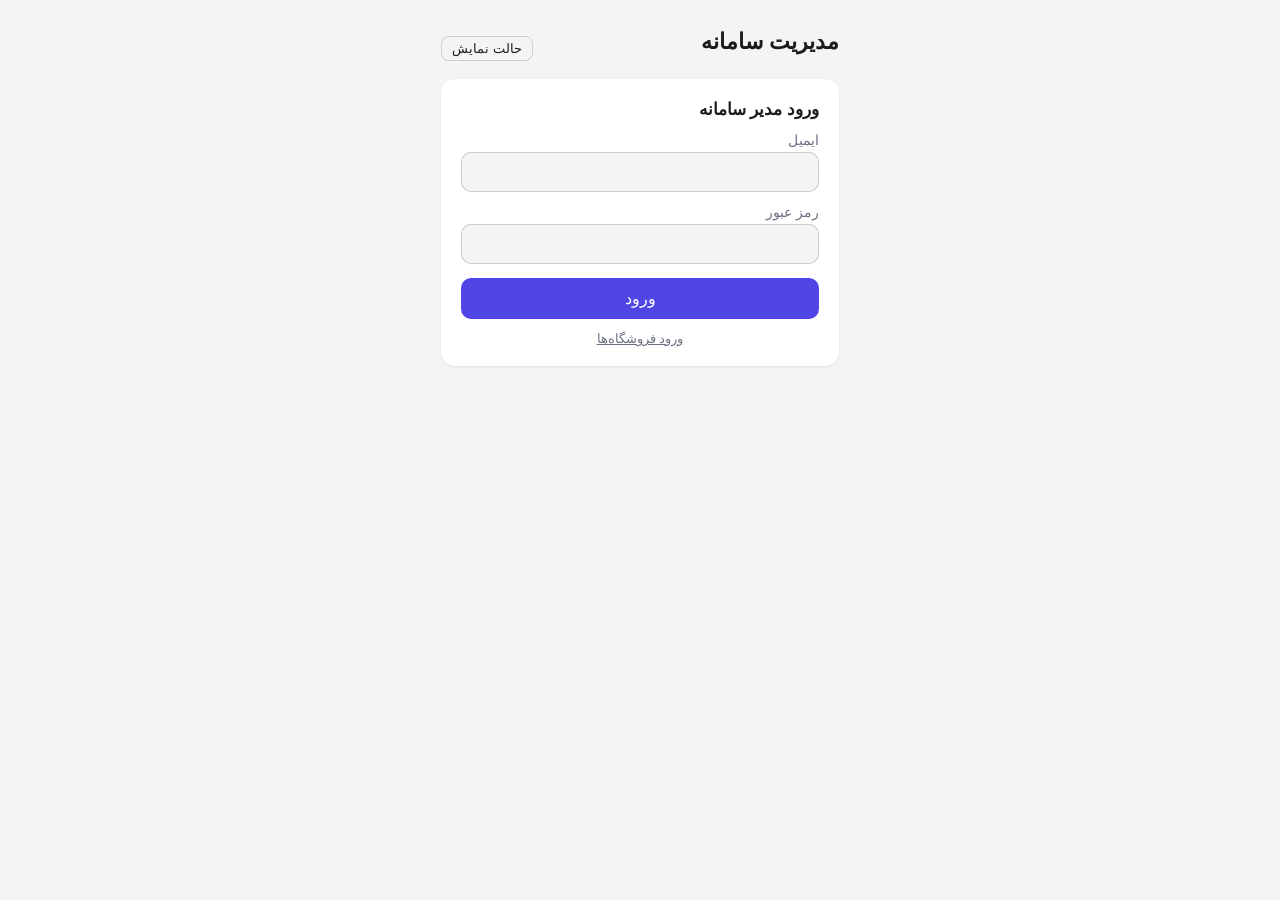
==== public/admin.html @ bed748de "Step 2: auth, CSRF, rate limiting, middleware, first API routes - Auth routes (JSON): login/logout/m" ====
<!doctype html>
<html lang="fa" dir="rtl">
<head>
<meta charset="utf-8">
<meta name="viewport" content="width=device-width, initial-scale=1">
<title>شاپام — مدیر سامانه</title>
<meta name="theme-color" content="#4f46e5">
<link rel="stylesheet" href="css/style.css">
</head>
<body>
<main class="wrap">
  <div class="topbar">
    <h1 class="brand">مدیریت سامانه</h1>
    <button class="theme-btn" id="btn-theme">حالت نمایش</button>
  </div>

  <section id="login-card" class="card">
    <h2>ورود مدیر سامانه</h2>
    <label for="f-email">ایمیل</label>
    <input id="f-email" dir="ltr" autocomplete="username">
    <label for="f-pass">رمز عبور</label>
    <input id="f-pass" type="password" dir="ltr" autocomplete="current-password">
    <button class="btn primary" id="btn-login">ورود</button>
    <p class="error hidden" id="login-error"></p>
    <a class="linkrow small" href="index.html">ورود فروشگاه‌ها</a>
  </section>

  <section id="me-card" class="card hidden">
    <h2>اطلاعات مدیر</h2>
    <dl id="me-list"></dl>
    <button class="btn danger" id="btn-logout">خروج</button>
  </section>
</main>
<script>
'use strict';
var $ = function (id) { return document.getElementById(id); };
var esc = function (s) {
  return String(s == null ? '' : s).replace(/[&<>"']/g, function (c) {
    return { '&': '&amp;', '<': '&lt;', '>': '&gt;', '"': '&quot;', "'": '&#39;' }[c];
  });
};

var theme = localStorage.getItem('shopam-theme');
if (theme) document.documentElement.setAttribute('data-theme', theme);
$('btn-theme').addEventListener('click', function () {
  var cur = document.documentElement.getAttribute('data-theme');
  var dark = cur ? cur === 'dark' : window.matchMedia('(prefers-color-scheme: dark)').matches;
  theme = dark ? 'light' : 'dark';
  if (dark) document.documentElement.setAttribute('data-theme', 'dark');
  else document.documentElement.removeAttribute('data-theme');
  localStorage.setItem('shopam-theme', theme);
});

/* Admin pages always use the admin session namespace (scope=admin on csrf). */
function api(action, opts) {
  opts = opts || {};
  return fetch('/api/?action=' + encodeURIComponent(action) + (action === 'csrf' ? '&scope=admin' : ''), {
    method: opts.method || 'GET',
    headers: opts.method === 'POST' ? { 'Content-Type': 'application/json' } : undefined,
    body: opts.method === 'POST' ? JSON.stringify(opts.body || {}) : undefined,
    credentials: 'same-origin'
  }).then(function (r) { return r.json(); }).catch(function () {
    return { ok: false, error: { code: 'SERVER_ERROR', message: 'خطای ارتباط با سرور' } };
  });
}

function showMe(d) {
  $('login-card').classList.add('hidden');
  $('me-card').classList.remove('hidden');
  var a = d.admin || {};
  var rows = [['نام', a.name], ['ایمیل', a.email]];
  $('me-list').innerHTML = rows.map(function (r) {
    return '<div class="row"><dt>' + esc(r[0]) + '</dt><dd>' + esc(r[1]) + '</dd></div>';
  }).join('');
}

$('btn-login').addEventListener('click', function () {
  var err = $('login-error');
  err.classList.add('hidden');
  api('csrf').then(function (csrf) {
    if (!csrf.ok) { err.textContent = csrf.error.message; err.classList.remove('hidden'); return; }
    return api('admin_login', {
      method: 'POST',
      body: { email: $('f-email').value.trim(), password: $('f-pass').value, csrf_token: csrf.data.csrf_token }
    }).then(function (j) {
      if (j.ok) { showMe(j.data); }
      else { err.textContent = j.error.message; err.classList.remove('hidden'); }
    });
  });
});

$('btn-logout').addEventListener('click', function () {
  api('csrf').then(function (csrf) {
    return api('admin_logout', { method: 'POST', body: { csrf_token: csrf.ok ? csrf.data.csrf_token : '' } });
  }).then(function () { location.reload(); });
});

api('admin_me').then(function (j) { if (j.ok) showMe(j.data); });
</script>
</body>
</html>
---- public/css/style.css ----
/* Shopam base styles — CSS-variable token system borrowed from the Delsana
 * reference: tokens on :root, dark theme via system preference + explicit
 * override, RTL native, Persian-first typography. */
:root {
    --bg: #f3f4f6;
    --surface: #ffffff;
    --text: #1a1c1e;
    --muted: #6b7280;
    --brand: #4f46e5;
    --brand-soft: #eef2ff;
    --danger: #dc2626;
    --ok: #16a34a;
    --warn: #d97706;
    --radius: 14px;
    --font: 'Vazirmatn', 'Segoe UI', Tahoma, sans-serif;
}
@media (prefers-color-scheme: dark) {
    :root:not([data-theme='light']) {
        --bg: #101214;
        --surface: #1b1e22;
        --text: #e7e9ea;
        --muted: #9ca3af;
        --brand: #818cf8;
        --brand-soft: #23264d;
    }
}
:root[data-theme='dark'] {
    --bg: #101214;
    --surface: #1b1e22;
    --text: #e7e9ea;
    --muted: #9ca3af;
    --brand: #818cf8;
    --brand-soft: #23264d;
}

* { box-sizing: border-box; }
html { height: 100%; }
body {
    margin: 0;
    font-family: var(--font);
    background: var(--bg);
    color: var(--text);
    min-height: 100vh;
}
.wrap { max-width: 430px; margin: 0 auto; padding: 28px 16px; }
.card {
    background: var(--surface);
    border-radius: var(--radius);
    padding: 20px;
    box-shadow: 0 1px 3px rgba(0, 0, 0, 0.08);
    margin-bottom: 16px;
}
h1.brand { text-align: center; font-size: 1.4rem; margin: 0 0 14px; }
h2 { font-size: 1.05rem; margin: 0 0 8px; }
label { display: block; font-size: 0.85rem; color: var(--muted); margin: 12px 0 4px; }
input {
    width: 100%;
    padding: 10px 12px;
    border: 1px solid rgba(128, 128, 128, 0.35);
    border-radius: 10px;
    background: var(--bg);
    color: var(--text);
    font-family: inherit;
    font-size: 1rem;
}
input:focus { outline: 2px solid var(--brand); border-color: transparent; }
.btn {
    width: 100%;
    padding: 11px;
    border: 0;
    border-radius: 10px;
    font-family: inherit;
    font-size: 1rem;
    cursor: pointer;
    margin-top: 14px;
}
.btn.primary { background: var(--brand); color: #fff; }
.btn.danger { background: transparent; color: var(--danger); border: 1px solid var(--danger); }
.error { color: var(--danger); font-size: 0.85rem; margin: 10px 0 0; }
.hidden { display: none !important; }
.muted { color: var(--muted); font-size: 0.8rem; }
.small { font-size: 0.8rem; }
.linkrow { display: block; text-align: center; margin-top: 12px; color: var(--muted); }
dl { margin: 8px 0 0; }
.row { display: flex; justify-content: space-between; gap: 12px; padding: 8px 0; border-bottom: 1px solid rgba(128, 128, 128, 0.15); }
dt { color: var(--muted); font-size: 0.85rem; }
dd { margin: 0; font-size: 0.9rem; }
.topbar { display: flex; justify-content: space-between; align-items: center; margin-bottom: 10px; }
.theme-btn { background: none; border: 1px solid rgba(128, 128, 128, 0.35); border-radius: 8px; padding: 4px 10px; cursor: pointer; color: var(--text); font-family: inherit; font-size: 0.8rem; }
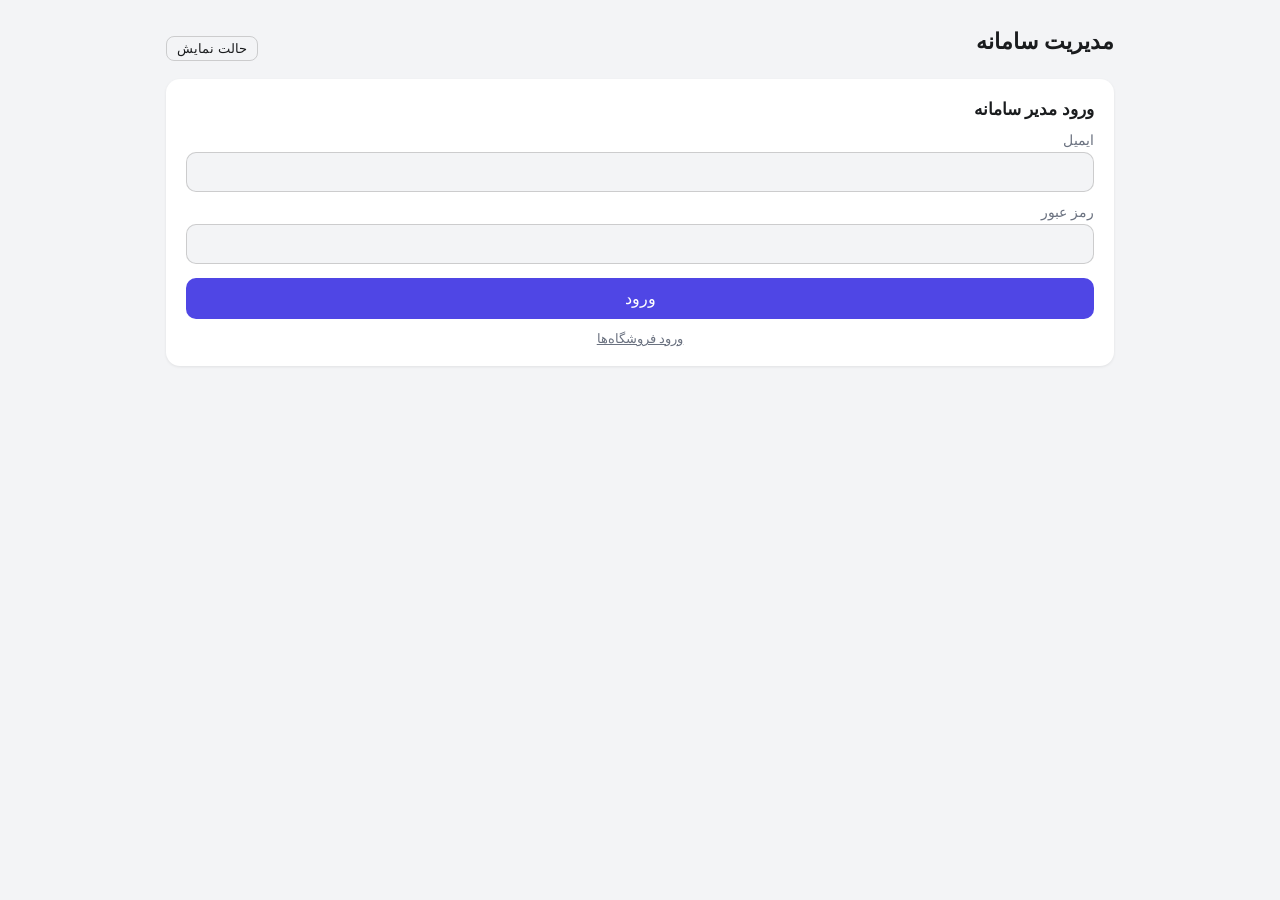
==== commit c18de409: "Step 3: products with images, field-schema forms, bulk price, app shell + tests Backend - ProductMod" ====
--- a/public/admin.html
+++ b/public/admin.html
@@ -51,10 +51,11 @@
   localStorage.setItem('shopam-theme', theme);
 });
 
-/* Admin pages always use the admin session namespace (scope=admin on csrf). */
+/* Admin pages always use the admin session namespace (scope=admin on csrf).
+ * The API path is RELATIVE (api/) so this page also works from a sub-folder. */
 function api(action, opts) {
   opts = opts || {};
-  return fetch('/api/?action=' + encodeURIComponent(action) + (action === 'csrf' ? '&scope=admin' : ''), {
+  return fetch('api/?action=' + encodeURIComponent(action) + (action === 'csrf' ? '&scope=admin' : ''), {
     method: opts.method || 'GET',
     headers: opts.method === 'POST' ? { 'Content-Type': 'application/json' } : undefined,
     body: opts.method === 'POST' ? JSON.stringify(opts.body || {}) : undefined,
--- a/public/css/style.css
+++ b/public/css/style.css
@@ -87,3 +87,57 @@
 dd { margin: 0; font-size: 0.9rem; }
 .topbar { display: flex; justify-content: space-between; align-items: center; margin-bottom: 10px; }
 .theme-btn { background: none; border: 1px solid rgba(128, 128, 128, 0.35); border-radius: 8px; padding: 4px 10px; cursor: pointer; color: var(--text); font-family: inherit; font-size: 0.8rem; }
+
+/* --- Step 3: app shell, products, dialogs --- */
+.shellbar { padding: 14px 16px; }
+.shellrow { display: flex; justify-content: space-between; align-items: center; }
+.tabs { display: flex; gap: 8px; margin-top: 12px; overflow-x: auto; }
+.tab { flex: 1; padding: 9px 12px; border: 0; border-radius: 10px; background: var(--bg); color: var(--muted); font-family: inherit; font-size: 0.9rem; cursor: not-allowed; white-space: nowrap; }
+.tab.active { background: var(--brand-soft); color: var(--brand); font-weight: 700; }
+.filters input, .filters select { margin-bottom: 8px; }
+.filterrow { display: flex; gap: 8px; }
+.filterrow > * { flex: 1; min-width: 0; }
+.filterrow.checks { flex-wrap: wrap; }
+label.check { display: flex; align-items: center; gap: 6px; font-size: 0.85rem; color: var(--text); margin: 6px 0; }
+label.check input { width: auto; }
+.grid { display: grid; grid-template-columns: repeat(auto-fill, minmax(150px, 1fr)); gap: 12px; margin: 4px 0 16px; }
+.product-card { background: var(--surface); border-radius: var(--radius); box-shadow: 0 1px 3px rgba(0,0,0,0.08); overflow: hidden; position: relative; display: flex; flex-direction: column; }
+.product-card.archived { opacity: 0.55; }
+.product-card .cover { width: 100%; aspect-ratio: 1; object-fit: cover; display: block; background: var(--bg); }
+.product-card .cover.placeholder { background: linear-gradient(135deg, var(--brand-soft), var(--bg)); }
+.select { position: absolute; top: 6px; left: 6px; z-index: 2; }
+.select input { width: auto; accent-color: var(--brand); }
+.product-card .body { padding: 10px 12px; flex: 1; }
+.product-card .name { font-weight: 700; font-size: 0.95rem; margin-bottom: 2px; }
+.product-card .price { color: var(--brand); font-weight: 700; margin-top: 4px; }
+.product-card .cost { color: var(--muted); margin-top: 4px; }
+.product-card .actions { display: flex; gap: 6px; padding: 0 10px 10px; }
+.badge { display: inline-block; font-size: 0.7rem; border-radius: 8px; padding: 2px 8px; margin: 2px 2px 0 0; }
+.badge.expired { background: var(--danger); color: #fff; }
+.badge.expiring { background: var(--warn); color: #fff; }
+.badge.low { background: var(--brand-soft); color: var(--brand); }
+.badge.coverbadge { background: var(--ok); color: #fff; }
+.mini { padding: 5px 10px; border: 1px solid rgba(128,128,128,0.35); border-radius: 8px; background: var(--surface); color: var(--text); font-family: inherit; font-size: 0.78rem; cursor: pointer; }
+.mini:disabled { opacity: 0.45; cursor: default; }
+.pager { display: flex; align-items: center; justify-content: center; gap: 12px; margin-bottom: 20px; }
+.loading, .empty { text-align: center; padding: 30px 0; }
+.dialog { position: fixed; inset: 0; background: rgba(0,0,0,0.45); display: flex; align-items: flex-start; justify-content: center; overflow-y: auto; padding: 24px 12px; z-index: 50; }
+.dialog-card { background: var(--surface); border-radius: var(--radius); padding: 18px; width: 100%; max-width: 480px; }
+.dlg-head { display: flex; justify-content: space-between; align-items: center; margin-bottom: 8px; }
+.dlg-head h2 { margin: 0; }
+input.bad { border-color: var(--danger); outline-color: var(--danger); }
+.img-head { display: flex; justify-content: space-between; align-items: center; margin-top: 14px; }
+#img-input { max-width: 60%; font-size: 0.8rem; }
+.progress { height: 6px; border-radius: 4px; background: var(--bg); margin: 8px 0; overflow: hidden; }
+#img-bar { height: 100%; width: 0; background: var(--brand); transition: width 0.15s; }
+.img-list { margin-top: 8px; }
+.img-row { display: flex; align-items: center; gap: 8px; padding: 6px 0; border-bottom: 1px solid rgba(128,128,128,0.15); }
+.img-row img { width: 44px; height: 44px; object-fit: cover; border-radius: 8px; background: var(--bg); }
+.img-row .spacer { flex: 1; }
+.preview { background: var(--bg); border-radius: 10px; padding: 8px 10px; max-height: 140px; overflow-y: auto; }
+.toast { position: fixed; bottom: 18px; right: 50%; transform: translateX(50%); background: var(--text); color: var(--bg); padding: 9px 16px; border-radius: 10px; font-size: 0.85rem; z-index: 99; max-width: 90vw; }
+.toast.bad { background: var(--danger); color: #fff; }
+@media (min-width: 768px) {
+  .wrap { max-width: 980px; }
+  .grid { grid-template-columns: repeat(auto-fill, minmax(190px, 1fr)); }
+}
